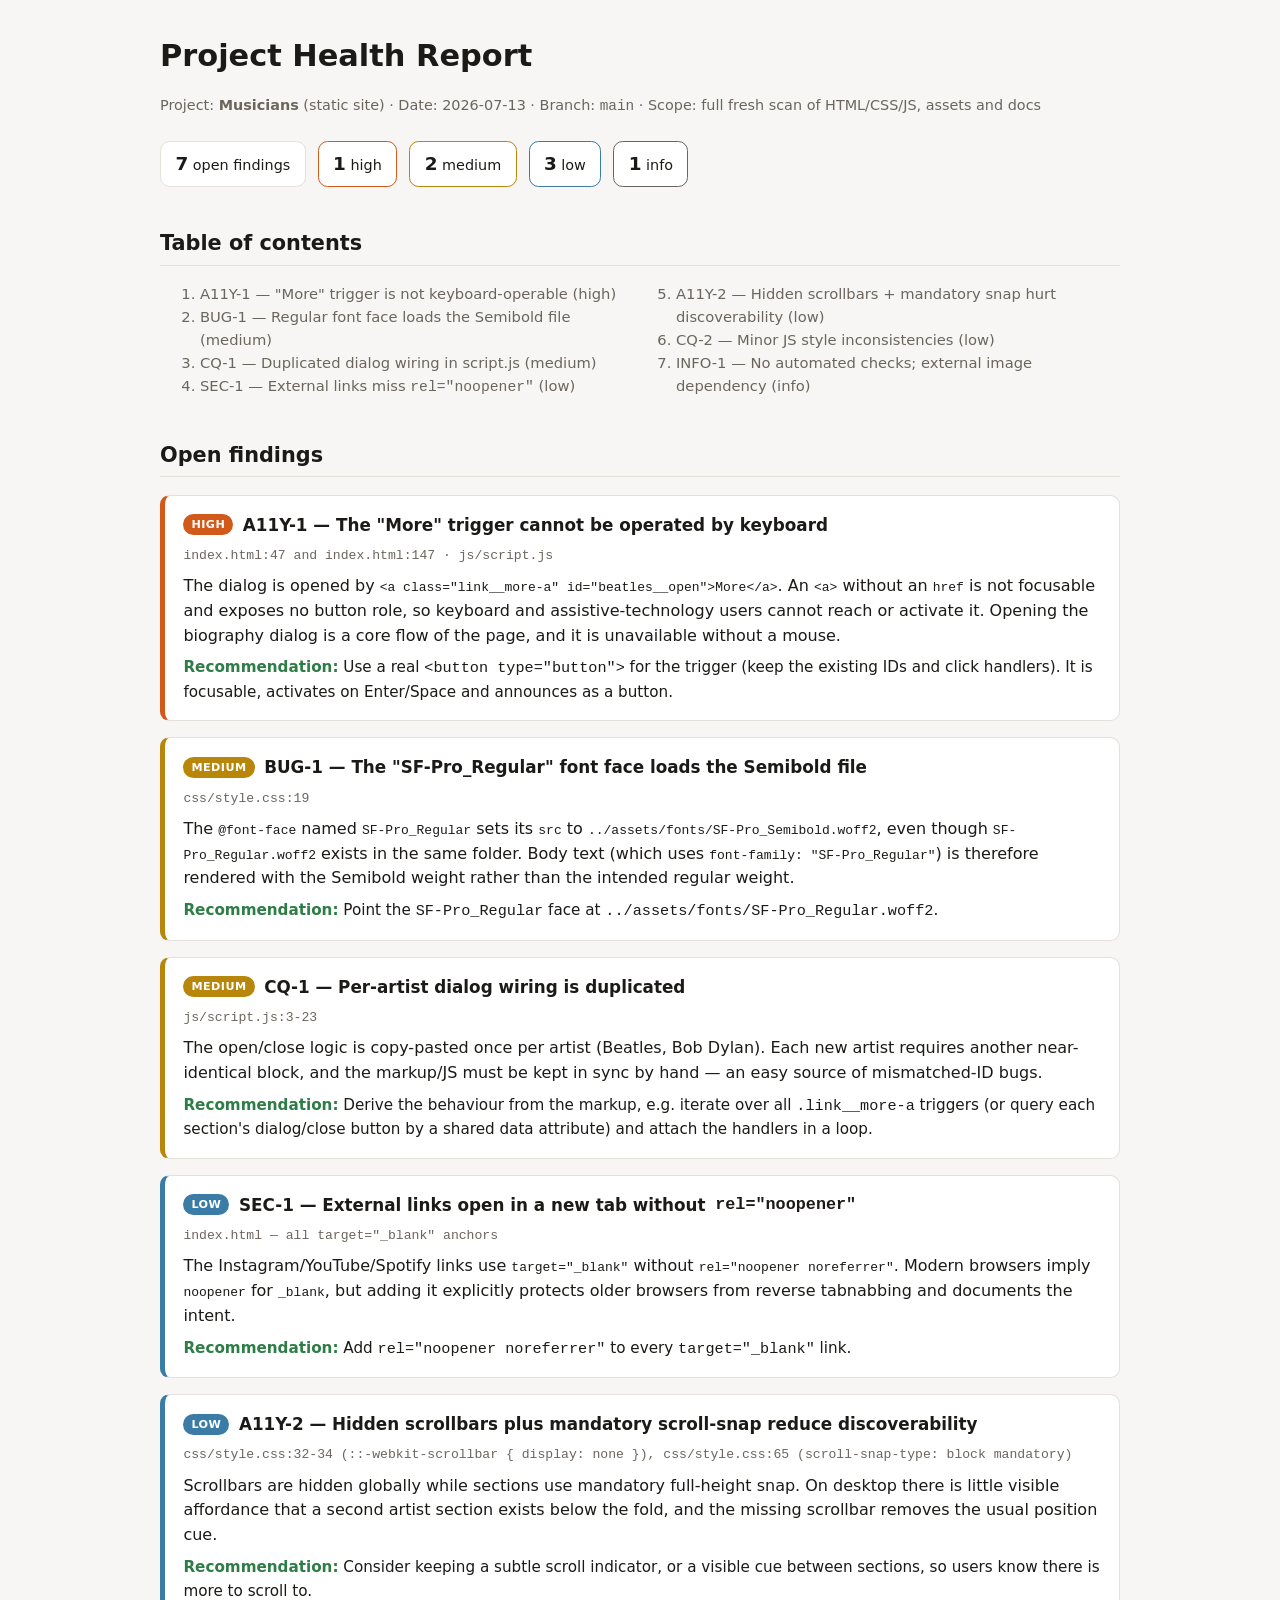
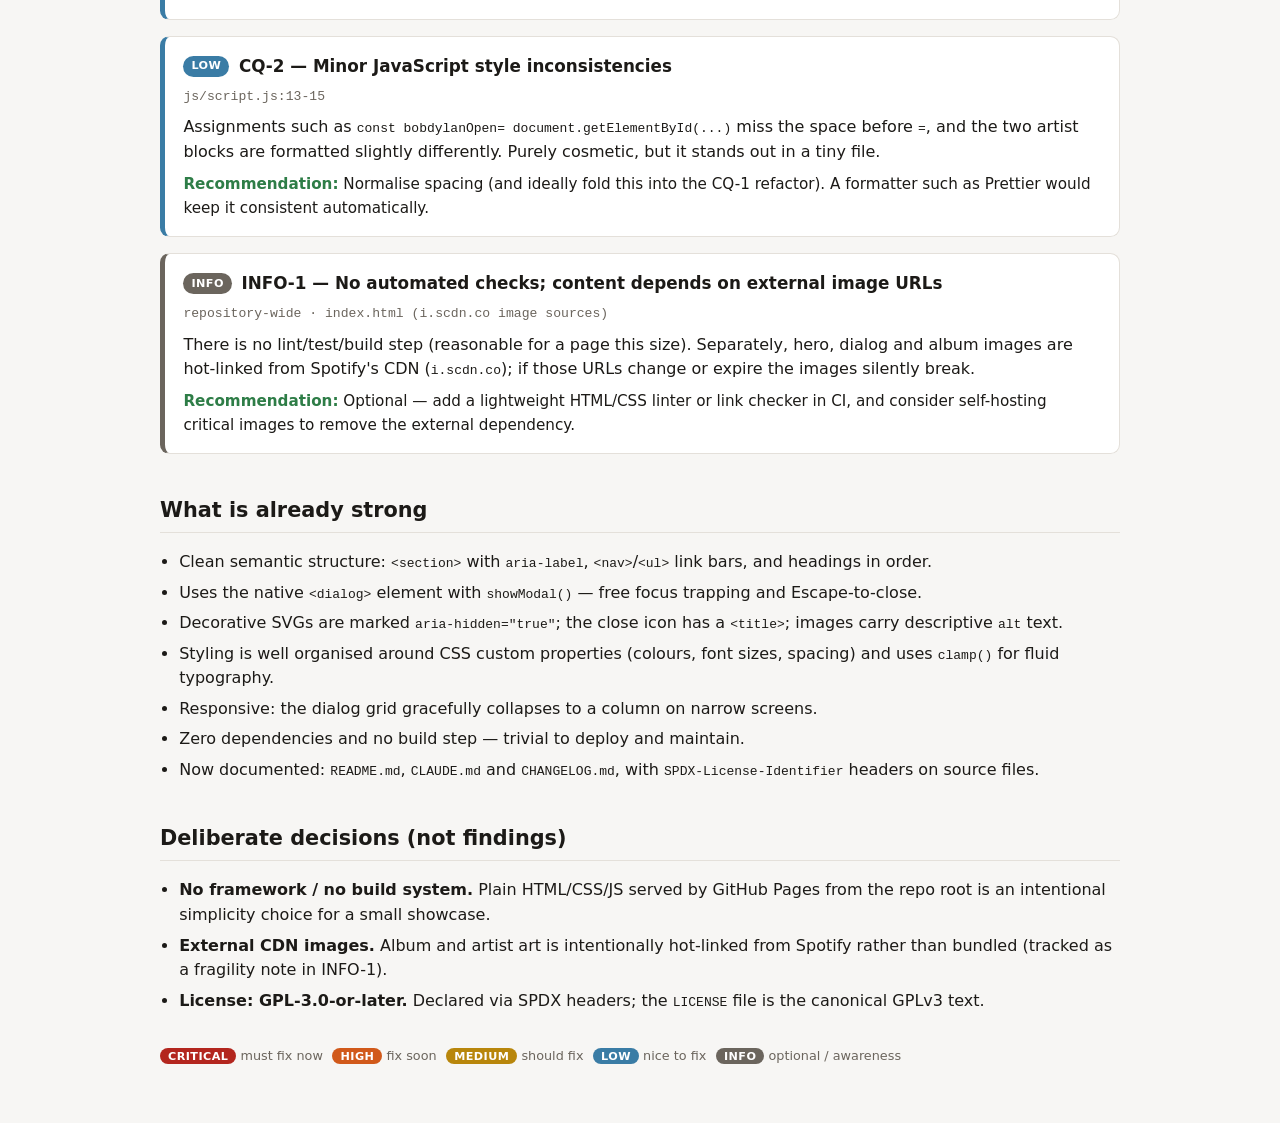
==== AGENT/project-health-report.html @ 5c4a6a37 "review: add project health report from fresh full scan 7 findings (1 high, 2 medium, 3 low, 1 info):" ====
<!DOCTYPE html>
<html lang="en">

<head>
    <meta charset="UTF-8" />
    <meta name="viewport" content="width=device-width, initial-scale=1.0" />
    <title>Project Health Report &mdash; Musicians</title>
    <style>
        :root {
            --bg: #f7f6f4;
            --card: #ffffff;
            --ink: #1c1a17;
            --muted: #6b655d;
            --border: #e4e0da;
            --crit: #b3261e;
            --high: #d1591a;
            --med: #b8860b;
            --low: #3a7ca5;
            --info: #6b655d;
            --good: #2e7d47;
        }

        @media (prefers-color-scheme: dark) {
            :root {
                --bg: #171614;
                --card: #201e1b;
                --ink: #eceae6;
                --muted: #a49d93;
                --border: #35322e;
            }
        }

        * {
            box-sizing: border-box;
        }

        body {
            margin: 0;
            padding: 2rem 1rem 4rem;
            font-family: system-ui, -apple-system, "Segoe UI", sans-serif;
            line-height: 1.55;
            color: var(--ink);
            background: var(--bg);
        }

        main {
            max-width: 60rem;
            margin: 0 auto;
        }

        h1 {
            margin: 0 0 0.25rem;
            font-size: 1.9rem;
        }

        .meta {
            color: var(--muted);
            font-size: 0.9rem;
            margin-bottom: 1.5rem;
        }

        .summary {
            display: flex;
            flex-wrap: wrap;
            gap: 0.75rem;
            margin-bottom: 2rem;
        }

        .count {
            border: 1px solid var(--border);
            border-radius: 0.6rem;
            padding: 0.5rem 0.9rem;
            background: var(--card);
            font-size: 0.9rem;
        }

        .count b {
            font-size: 1.15rem;
        }

        h2 {
            font-size: 1.3rem;
            border-bottom: 1px solid var(--border);
            padding-bottom: 0.35rem;
            margin-top: 2.5rem;
        }

        ol.toc {
            columns: 2;
            gap: 2rem;
            font-size: 0.92rem;
            color: var(--muted);
        }

        @media (max-width: 40rem) {
            ol.toc { columns: 1; }
        }

        .card {
            background: var(--card);
            border: 1px solid var(--border);
            border-left-width: 5px;
            border-radius: 0.6rem;
            padding: 1rem 1.15rem;
            margin: 1rem 0;
        }

        .card h3 {
            margin: 0 0 0.5rem;
            font-size: 1.05rem;
            display: flex;
            align-items: center;
            gap: 0.6rem;
            flex-wrap: wrap;
        }

        .badge {
            font-size: 0.7rem;
            font-weight: 700;
            text-transform: uppercase;
            letter-spacing: 0.04em;
            color: #fff;
            padding: 0.12rem 0.5rem;
            border-radius: 1rem;
        }

        .b-crit { background: var(--crit); }
        .b-high { background: var(--high); }
        .b-med  { background: var(--med); }
        .b-low  { background: var(--low); }
        .b-info { background: var(--info); }

        .card.crit { border-left-color: var(--crit); }
        .card.high { border-left-color: var(--high); }
        .card.med  { border-left-color: var(--med); }
        .card.low  { border-left-color: var(--low); }
        .card.info { border-left-color: var(--info); }

        .loc {
            font-family: ui-monospace, "SF Mono", Menlo, monospace;
            font-size: 0.82rem;
            color: var(--muted);
            margin-bottom: 0.5rem;
        }

        .card p {
            margin: 0.5rem 0 0;
        }

        .rec {
            margin-top: 0.6rem;
            font-size: 0.95rem;
        }

        .rec b { color: var(--good); }

        .legend {
            display: flex;
            flex-wrap: wrap;
            gap: 0.6rem;
            font-size: 0.8rem;
            color: var(--muted);
            margin-top: 2rem;
        }

        ul.plain {
            padding-left: 1.2rem;
        }

        ul.plain li {
            margin: 0.35rem 0;
        }
    </style>
</head>

<body>
    <main>
        <h1>Project Health Report</h1>
        <p class="meta">Project: <b>Musicians</b> (static site) &middot; Date: 2026-07-13 &middot; Branch:
            <code>main</code> &middot; Scope: full fresh scan of HTML/CSS/JS, assets and docs</p>

        <div class="summary">
            <span class="count"><b>7</b> open findings</span>
            <span class="count" style="border-color:var(--high)"><b>1</b> high</span>
            <span class="count" style="border-color:var(--med)"><b>2</b> medium</span>
            <span class="count" style="border-color:var(--low)"><b>3</b> low</span>
            <span class="count" style="border-color:var(--info)"><b>1</b> info</span>
        </div>

        <h2>Table of contents</h2>
        <ol class="toc">
            <li>A11Y-1 &mdash; "More" trigger is not keyboard-operable (high)</li>
            <li>BUG-1 &mdash; Regular font face loads the Semibold file (medium)</li>
            <li>CQ-1 &mdash; Duplicated dialog wiring in script.js (medium)</li>
            <li>SEC-1 &mdash; External links miss <code>rel="noopener"</code> (low)</li>
            <li>A11Y-2 &mdash; Hidden scrollbars + mandatory snap hurt discoverability (low)</li>
            <li>CQ-2 &mdash; Minor JS style inconsistencies (low)</li>
            <li>INFO-1 &mdash; No automated checks; external image dependency (info)</li>
        </ol>

        <h2>Open findings</h2>

        <div class="card high">
            <h3><span class="badge b-high">high</span> A11Y-1 &mdash; The "More" trigger cannot be operated by
                keyboard</h3>
            <div class="loc">index.html:47 and index.html:147 &middot; js/script.js</div>
            <p>The dialog is opened by <code>&lt;a class="link__more-a" id="beatles__open"&gt;More&lt;/a&gt;</code>. An
                <code>&lt;a&gt;</code> without an <code>href</code> is not focusable and exposes no button role, so
                keyboard and assistive-technology users cannot reach or activate it. Opening the biography dialog is a
                core flow of the page, and it is unavailable without a mouse.</p>
            <p class="rec"><b>Recommendation:</b> Use a real <code>&lt;button type="button"&gt;</code> for the trigger
                (keep the existing IDs and click handlers). It is focusable, activates on Enter/Space and announces as a
                button.</p>
        </div>

        <div class="card med">
            <h3><span class="badge b-med">medium</span> BUG-1 &mdash; The "SF-Pro_Regular" font face loads the Semibold
                file</h3>
            <div class="loc">css/style.css:19</div>
            <p>The <code>@font-face</code> named <code>SF-Pro_Regular</code> sets its <code>src</code> to
                <code>../assets/fonts/SF-Pro_Semibold.woff2</code>, even though <code>SF-Pro_Regular.woff2</code> exists
                in the same folder. Body text (which uses <code>font-family: "SF-Pro_Regular"</code>) is therefore
                rendered with the Semibold weight rather than the intended regular weight.</p>
            <p class="rec"><b>Recommendation:</b> Point the <code>SF-Pro_Regular</code> face at
                <code>../assets/fonts/SF-Pro_Regular.woff2</code>.</p>
        </div>

        <div class="card med">
            <h3><span class="badge b-med">medium</span> CQ-1 &mdash; Per-artist dialog wiring is duplicated</h3>
            <div class="loc">js/script.js:3-23</div>
            <p>The open/close logic is copy-pasted once per artist (Beatles, Bob Dylan). Each new artist requires another
                near-identical block, and the markup/JS must be kept in sync by hand &mdash; an easy source of
                mismatched-ID bugs.</p>
            <p class="rec"><b>Recommendation:</b> Derive the behaviour from the markup, e.g. iterate over all
                <code>.link__more-a</code> triggers (or query each section's dialog/close button by a shared data
                attribute) and attach the handlers in a loop.</p>
        </div>

        <div class="card low">
            <h3><span class="badge b-low">low</span> SEC-1 &mdash; External links open in a new tab without
                <code>rel="noopener"</code></h3>
            <div class="loc">index.html &mdash; all <code>target="_blank"</code> anchors</div>
            <p>The Instagram/YouTube/Spotify links use <code>target="_blank"</code> without
                <code>rel="noopener noreferrer"</code>. Modern browsers imply <code>noopener</code> for
                <code>_blank</code>, but adding it explicitly protects older browsers from reverse tabnabbing and
                documents the intent.</p>
            <p class="rec"><b>Recommendation:</b> Add <code>rel="noopener noreferrer"</code> to every
                <code>target="_blank"</code> link.</p>
        </div>

        <div class="card low">
            <h3><span class="badge b-low">low</span> A11Y-2 &mdash; Hidden scrollbars plus mandatory scroll-snap reduce
                discoverability</h3>
            <div class="loc">css/style.css:32-34 (<code>::-webkit-scrollbar { display: none }</code>), css/style.css:65
                (<code>scroll-snap-type: block mandatory</code>)</div>
            <p>Scrollbars are hidden globally while sections use mandatory full-height snap. On desktop there is little
                visible affordance that a second artist section exists below the fold, and the missing scrollbar removes
                the usual position cue.</p>
            <p class="rec"><b>Recommendation:</b> Consider keeping a subtle scroll indicator, or a visible cue between
                sections, so users know there is more to scroll to.</p>
        </div>

        <div class="card low">
            <h3><span class="badge b-low">low</span> CQ-2 &mdash; Minor JavaScript style inconsistencies</h3>
            <div class="loc">js/script.js:13-15</div>
            <p>Assignments such as <code>const bobdylanOpen= document.getElementById(...)</code> miss the space before
                <code>=</code>, and the two artist blocks are formatted slightly differently. Purely cosmetic, but it
                stands out in a tiny file.</p>
            <p class="rec"><b>Recommendation:</b> Normalise spacing (and ideally fold this into the CQ-1 refactor). A
                formatter such as Prettier would keep it consistent automatically.</p>
        </div>

        <div class="card info">
            <h3><span class="badge b-info">info</span> INFO-1 &mdash; No automated checks; content depends on external
                image URLs</h3>
            <div class="loc">repository-wide &middot; index.html (<code>i.scdn.co</code> image sources)</div>
            <p>There is no lint/test/build step (reasonable for a page this size). Separately, hero, dialog and album
                images are hot-linked from Spotify's CDN (<code>i.scdn.co</code>); if those URLs change or expire the
                images silently break.</p>
            <p class="rec"><b>Recommendation:</b> Optional &mdash; add a lightweight HTML/CSS linter or link checker in
                CI, and consider self-hosting critical images to remove the external dependency.</p>
        </div>

        <h2>What is already strong</h2>
        <ul class="plain">
            <li>Clean semantic structure: <code>&lt;section&gt;</code> with <code>aria-label</code>,
                <code>&lt;nav&gt;</code>/<code>&lt;ul&gt;</code> link bars, and headings in order.</li>
            <li>Uses the native <code>&lt;dialog&gt;</code> element with <code>showModal()</code> &mdash; free focus
                trapping and Escape-to-close.</li>
            <li>Decorative SVGs are marked <code>aria-hidden="true"</code>; the close icon has a
                <code>&lt;title&gt;</code>; images carry descriptive <code>alt</code> text.</li>
            <li>Styling is well organised around CSS custom properties (colours, font sizes, spacing) and uses
                <code>clamp()</code> for fluid typography.</li>
            <li>Responsive: the dialog grid gracefully collapses to a column on narrow screens.</li>
            <li>Zero dependencies and no build step &mdash; trivial to deploy and maintain.</li>
            <li>Now documented: <code>README.md</code>, <code>CLAUDE.md</code> and <code>CHANGELOG.md</code>, with
                <code>SPDX-License-Identifier</code> headers on source files.</li>
        </ul>

        <h2>Deliberate decisions (not findings)</h2>
        <ul class="plain">
            <li><b>No framework / no build system.</b> Plain HTML/CSS/JS served by GitHub Pages from the repo root is an
                intentional simplicity choice for a small showcase.</li>
            <li><b>External CDN images.</b> Album and artist art is intentionally hot-linked from Spotify rather than
                bundled (tracked as a fragility note in INFO-1).</li>
            <li><b>License: GPL-3.0-or-later.</b> Declared via SPDX headers; the <code>LICENSE</code> file is the
                canonical GPLv3 text.</li>
        </ul>

        <div class="legend">
            <span><span class="badge b-crit">critical</span> must fix now</span>
            <span><span class="badge b-high">high</span> fix soon</span>
            <span><span class="badge b-med">medium</span> should fix</span>
            <span><span class="badge b-low">low</span> nice to fix</span>
            <span><span class="badge b-info">info</span> optional / awareness</span>
        </div>
    </main>
</body>

</html>
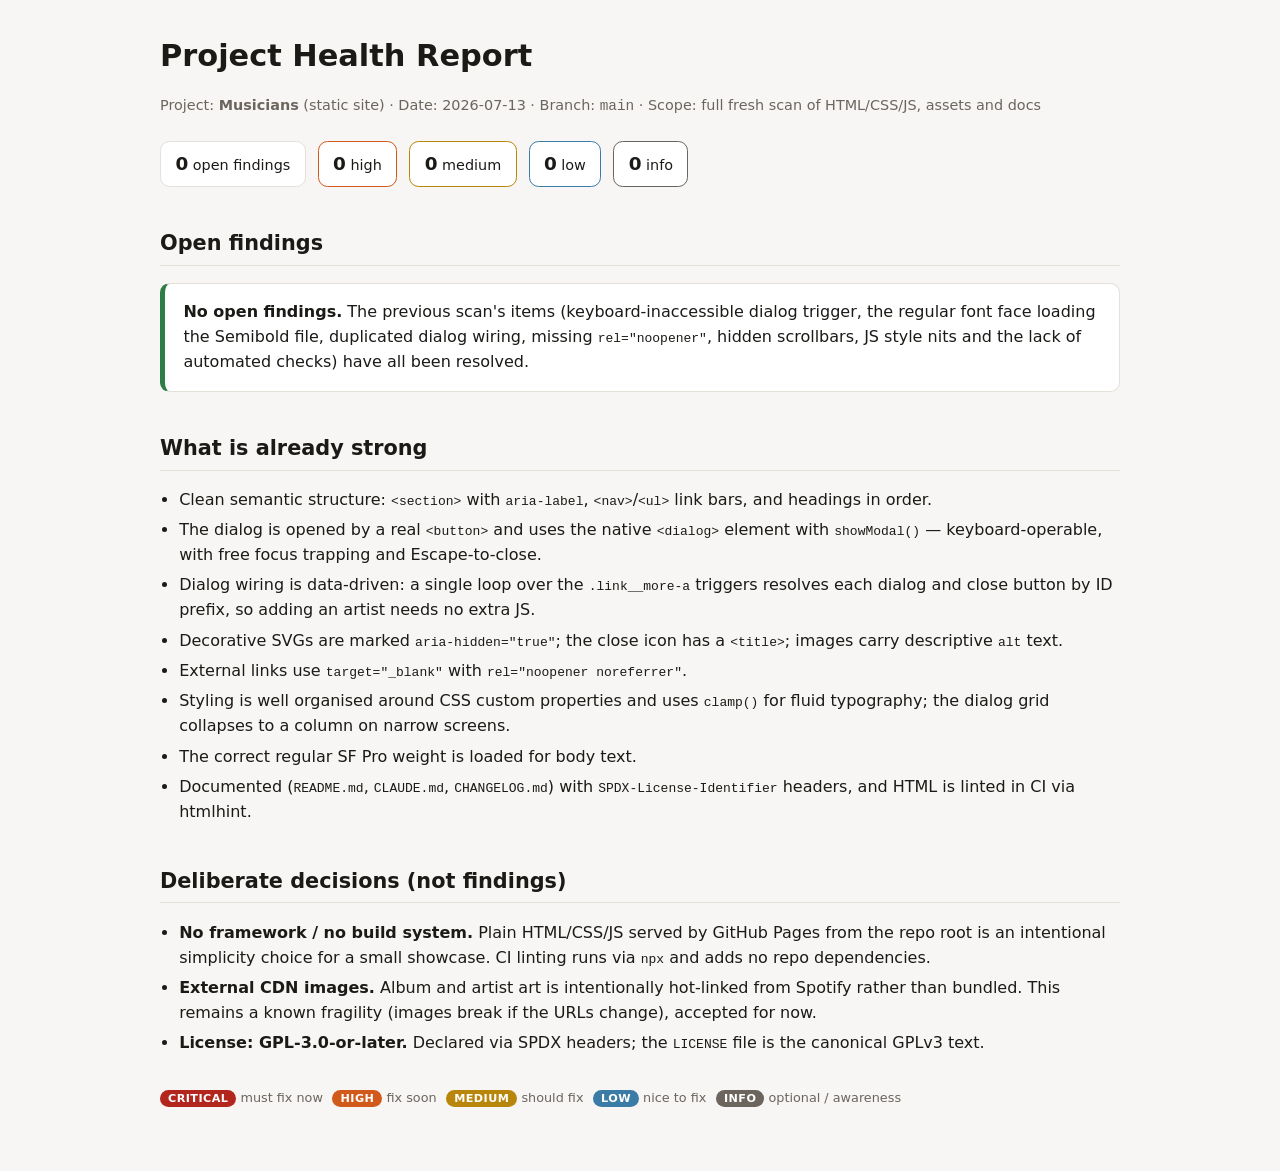
==== commit 0ffeb429: "review: clear resolved findings from health report All seven findings from the prior scan are fixed;" ====
--- a/AGENT/project-health-report.html
+++ b/AGENT/project-health-report.html
@@ -85,33 +85,21 @@
             margin-top: 2.5rem;
         }
 
-        ol.toc {
-            columns: 2;
-            gap: 2rem;
-            font-size: 0.92rem;
-            color: var(--muted);
+        .none {
+            background: var(--card);
+            border: 1px solid var(--border);
+            border-left: 5px solid var(--good);
+            border-radius: 0.6rem;
+            padding: 1rem 1.15rem;
         }
 
-        @media (max-width: 40rem) {
-            ol.toc { columns: 1; }
-        }
-
-        .card {
-            background: var(--card);
-            border: 1px solid var(--border);
-            border-left-width: 5px;
-            border-radius: 0.6rem;
-            padding: 1rem 1.15rem;
-            margin: 1rem 0;
-        }
-
-        .card h3 {
-            margin: 0 0 0.5rem;
-            font-size: 1.05rem;
+        .legend {
             display: flex;
-            align-items: center;
+            flex-wrap: wrap;
             gap: 0.6rem;
-            flex-wrap: wrap;
+            font-size: 0.8rem;
+            color: var(--muted);
+            margin-top: 2rem;
         }
 
         .badge {
@@ -130,39 +118,6 @@
         .b-low  { background: var(--low); }
         .b-info { background: var(--info); }
 
-        .card.crit { border-left-color: var(--crit); }
-        .card.high { border-left-color: var(--high); }
-        .card.med  { border-left-color: var(--med); }
-        .card.low  { border-left-color: var(--low); }
-        .card.info { border-left-color: var(--info); }
-
-        .loc {
-            font-family: ui-monospace, "SF Mono", Menlo, monospace;
-            font-size: 0.82rem;
-            color: var(--muted);
-            margin-bottom: 0.5rem;
-        }
-
-        .card p {
-            margin: 0.5rem 0 0;
-        }
-
-        .rec {
-            margin-top: 0.6rem;
-            font-size: 0.95rem;
-        }
-
-        .rec b { color: var(--good); }
-
-        .legend {
-            display: flex;
-            flex-wrap: wrap;
-            gap: 0.6rem;
-            font-size: 0.8rem;
-            color: var(--muted);
-            margin-top: 2rem;
-        }
-
         ul.plain {
             padding-left: 1.2rem;
         }
@@ -180,129 +135,46 @@
             <code>main</code> &middot; Scope: full fresh scan of HTML/CSS/JS, assets and docs</p>
 
         <div class="summary">
-            <span class="count"><b>7</b> open findings</span>
-            <span class="count" style="border-color:var(--high)"><b>1</b> high</span>
-            <span class="count" style="border-color:var(--med)"><b>2</b> medium</span>
-            <span class="count" style="border-color:var(--low)"><b>3</b> low</span>
-            <span class="count" style="border-color:var(--info)"><b>1</b> info</span>
+            <span class="count"><b>0</b> open findings</span>
+            <span class="count" style="border-color:var(--high)"><b>0</b> high</span>
+            <span class="count" style="border-color:var(--med)"><b>0</b> medium</span>
+            <span class="count" style="border-color:var(--low)"><b>0</b> low</span>
+            <span class="count" style="border-color:var(--info)"><b>0</b> info</span>
         </div>
 
-        <h2>Table of contents</h2>
-        <ol class="toc">
-            <li>A11Y-1 &mdash; "More" trigger is not keyboard-operable (high)</li>
-            <li>BUG-1 &mdash; Regular font face loads the Semibold file (medium)</li>
-            <li>CQ-1 &mdash; Duplicated dialog wiring in script.js (medium)</li>
-            <li>SEC-1 &mdash; External links miss <code>rel="noopener"</code> (low)</li>
-            <li>A11Y-2 &mdash; Hidden scrollbars + mandatory snap hurt discoverability (low)</li>
-            <li>CQ-2 &mdash; Minor JS style inconsistencies (low)</li>
-            <li>INFO-1 &mdash; No automated checks; external image dependency (info)</li>
-        </ol>
-
         <h2>Open findings</h2>
-
-        <div class="card high">
-            <h3><span class="badge b-high">high</span> A11Y-1 &mdash; The "More" trigger cannot be operated by
-                keyboard</h3>
-            <div class="loc">index.html:47 and index.html:147 &middot; js/script.js</div>
-            <p>The dialog is opened by <code>&lt;a class="link__more-a" id="beatles__open"&gt;More&lt;/a&gt;</code>. An
-                <code>&lt;a&gt;</code> without an <code>href</code> is not focusable and exposes no button role, so
-                keyboard and assistive-technology users cannot reach or activate it. Opening the biography dialog is a
-                core flow of the page, and it is unavailable without a mouse.</p>
-            <p class="rec"><b>Recommendation:</b> Use a real <code>&lt;button type="button"&gt;</code> for the trigger
-                (keep the existing IDs and click handlers). It is focusable, activates on Enter/Space and announces as a
-                button.</p>
-        </div>
-
-        <div class="card med">
-            <h3><span class="badge b-med">medium</span> BUG-1 &mdash; The "SF-Pro_Regular" font face loads the Semibold
-                file</h3>
-            <div class="loc">css/style.css:19</div>
-            <p>The <code>@font-face</code> named <code>SF-Pro_Regular</code> sets its <code>src</code> to
-                <code>../assets/fonts/SF-Pro_Semibold.woff2</code>, even though <code>SF-Pro_Regular.woff2</code> exists
-                in the same folder. Body text (which uses <code>font-family: "SF-Pro_Regular"</code>) is therefore
-                rendered with the Semibold weight rather than the intended regular weight.</p>
-            <p class="rec"><b>Recommendation:</b> Point the <code>SF-Pro_Regular</code> face at
-                <code>../assets/fonts/SF-Pro_Regular.woff2</code>.</p>
-        </div>
-
-        <div class="card med">
-            <h3><span class="badge b-med">medium</span> CQ-1 &mdash; Per-artist dialog wiring is duplicated</h3>
-            <div class="loc">js/script.js:3-23</div>
-            <p>The open/close logic is copy-pasted once per artist (Beatles, Bob Dylan). Each new artist requires another
-                near-identical block, and the markup/JS must be kept in sync by hand &mdash; an easy source of
-                mismatched-ID bugs.</p>
-            <p class="rec"><b>Recommendation:</b> Derive the behaviour from the markup, e.g. iterate over all
-                <code>.link__more-a</code> triggers (or query each section's dialog/close button by a shared data
-                attribute) and attach the handlers in a loop.</p>
-        </div>
-
-        <div class="card low">
-            <h3><span class="badge b-low">low</span> SEC-1 &mdash; External links open in a new tab without
-                <code>rel="noopener"</code></h3>
-            <div class="loc">index.html &mdash; all <code>target="_blank"</code> anchors</div>
-            <p>The Instagram/YouTube/Spotify links use <code>target="_blank"</code> without
-                <code>rel="noopener noreferrer"</code>. Modern browsers imply <code>noopener</code> for
-                <code>_blank</code>, but adding it explicitly protects older browsers from reverse tabnabbing and
-                documents the intent.</p>
-            <p class="rec"><b>Recommendation:</b> Add <code>rel="noopener noreferrer"</code> to every
-                <code>target="_blank"</code> link.</p>
-        </div>
-
-        <div class="card low">
-            <h3><span class="badge b-low">low</span> A11Y-2 &mdash; Hidden scrollbars plus mandatory scroll-snap reduce
-                discoverability</h3>
-            <div class="loc">css/style.css:32-34 (<code>::-webkit-scrollbar { display: none }</code>), css/style.css:65
-                (<code>scroll-snap-type: block mandatory</code>)</div>
-            <p>Scrollbars are hidden globally while sections use mandatory full-height snap. On desktop there is little
-                visible affordance that a second artist section exists below the fold, and the missing scrollbar removes
-                the usual position cue.</p>
-            <p class="rec"><b>Recommendation:</b> Consider keeping a subtle scroll indicator, or a visible cue between
-                sections, so users know there is more to scroll to.</p>
-        </div>
-
-        <div class="card low">
-            <h3><span class="badge b-low">low</span> CQ-2 &mdash; Minor JavaScript style inconsistencies</h3>
-            <div class="loc">js/script.js:13-15</div>
-            <p>Assignments such as <code>const bobdylanOpen= document.getElementById(...)</code> miss the space before
-                <code>=</code>, and the two artist blocks are formatted slightly differently. Purely cosmetic, but it
-                stands out in a tiny file.</p>
-            <p class="rec"><b>Recommendation:</b> Normalise spacing (and ideally fold this into the CQ-1 refactor). A
-                formatter such as Prettier would keep it consistent automatically.</p>
-        </div>
-
-        <div class="card info">
-            <h3><span class="badge b-info">info</span> INFO-1 &mdash; No automated checks; content depends on external
-                image URLs</h3>
-            <div class="loc">repository-wide &middot; index.html (<code>i.scdn.co</code> image sources)</div>
-            <p>There is no lint/test/build step (reasonable for a page this size). Separately, hero, dialog and album
-                images are hot-linked from Spotify's CDN (<code>i.scdn.co</code>); if those URLs change or expire the
-                images silently break.</p>
-            <p class="rec"><b>Recommendation:</b> Optional &mdash; add a lightweight HTML/CSS linter or link checker in
-                CI, and consider self-hosting critical images to remove the external dependency.</p>
+        <div class="none">
+            <b>No open findings.</b> The previous scan's items (keyboard-inaccessible dialog trigger, the regular font
+            face loading the Semibold file, duplicated dialog wiring, missing <code>rel="noopener"</code>, hidden
+            scrollbars, JS style nits and the lack of automated checks) have all been resolved.
         </div>
 
         <h2>What is already strong</h2>
         <ul class="plain">
             <li>Clean semantic structure: <code>&lt;section&gt;</code> with <code>aria-label</code>,
                 <code>&lt;nav&gt;</code>/<code>&lt;ul&gt;</code> link bars, and headings in order.</li>
-            <li>Uses the native <code>&lt;dialog&gt;</code> element with <code>showModal()</code> &mdash; free focus
-                trapping and Escape-to-close.</li>
+            <li>The dialog is opened by a real <code>&lt;button&gt;</code> and uses the native
+                <code>&lt;dialog&gt;</code> element with <code>showModal()</code> &mdash; keyboard-operable, with free
+                focus trapping and Escape-to-close.</li>
+            <li>Dialog wiring is data-driven: a single loop over the <code>.link__more-a</code> triggers resolves each
+                dialog and close button by ID prefix, so adding an artist needs no extra JS.</li>
             <li>Decorative SVGs are marked <code>aria-hidden="true"</code>; the close icon has a
                 <code>&lt;title&gt;</code>; images carry descriptive <code>alt</code> text.</li>
-            <li>Styling is well organised around CSS custom properties (colours, font sizes, spacing) and uses
-                <code>clamp()</code> for fluid typography.</li>
-            <li>Responsive: the dialog grid gracefully collapses to a column on narrow screens.</li>
-            <li>Zero dependencies and no build step &mdash; trivial to deploy and maintain.</li>
-            <li>Now documented: <code>README.md</code>, <code>CLAUDE.md</code> and <code>CHANGELOG.md</code>, with
-                <code>SPDX-License-Identifier</code> headers on source files.</li>
+            <li>External links use <code>target="_blank"</code> with <code>rel="noopener noreferrer"</code>.</li>
+            <li>Styling is well organised around CSS custom properties and uses <code>clamp()</code> for fluid
+                typography; the dialog grid collapses to a column on narrow screens.</li>
+            <li>The correct regular SF Pro weight is loaded for body text.</li>
+            <li>Documented (<code>README.md</code>, <code>CLAUDE.md</code>, <code>CHANGELOG.md</code>) with
+                <code>SPDX-License-Identifier</code> headers, and HTML is linted in CI via htmlhint.</li>
         </ul>
 
         <h2>Deliberate decisions (not findings)</h2>
         <ul class="plain">
             <li><b>No framework / no build system.</b> Plain HTML/CSS/JS served by GitHub Pages from the repo root is an
-                intentional simplicity choice for a small showcase.</li>
+                intentional simplicity choice for a small showcase. CI linting runs via <code>npx</code> and adds no
+                repo dependencies.</li>
             <li><b>External CDN images.</b> Album and artist art is intentionally hot-linked from Spotify rather than
-                bundled (tracked as a fragility note in INFO-1).</li>
+                bundled. This remains a known fragility (images break if the URLs change), accepted for now.</li>
             <li><b>License: GPL-3.0-or-later.</b> Declared via SPDX headers; the <code>LICENSE</code> file is the
                 canonical GPLv3 text.</li>
         </ul>
